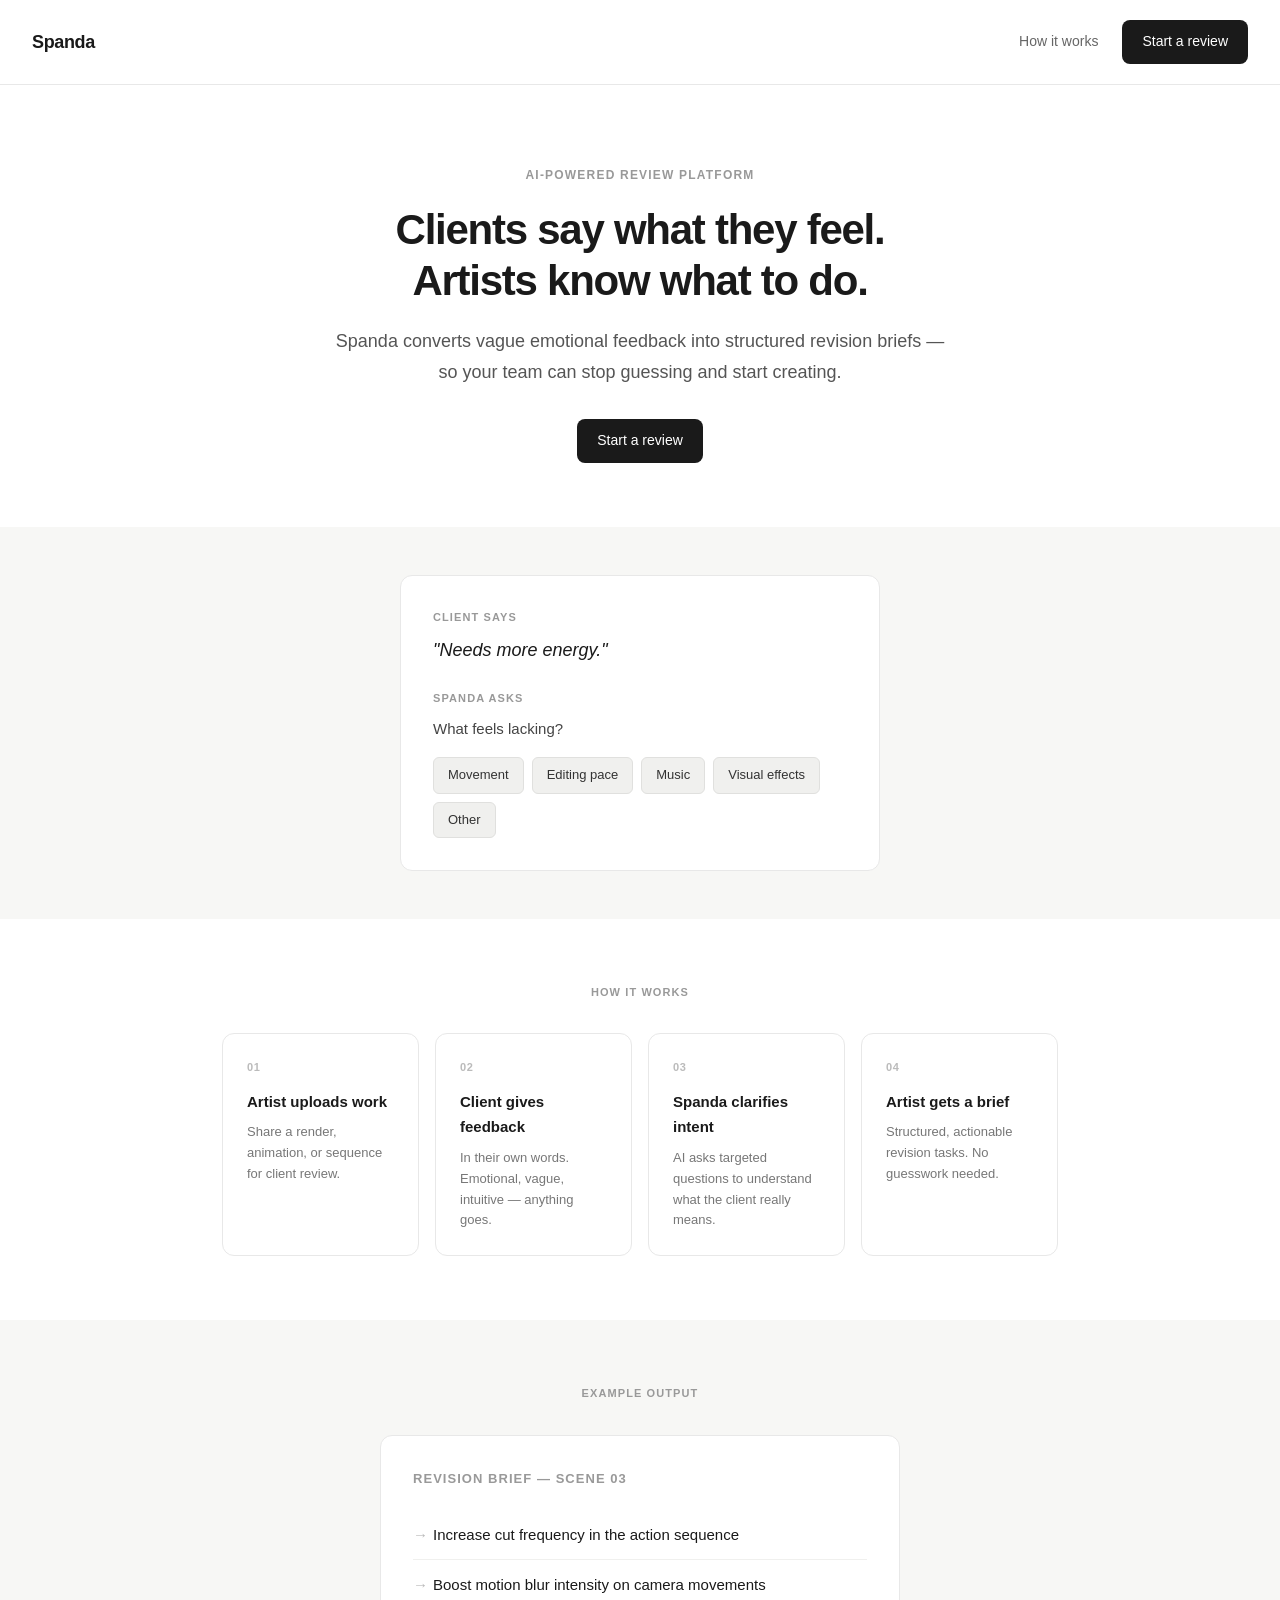
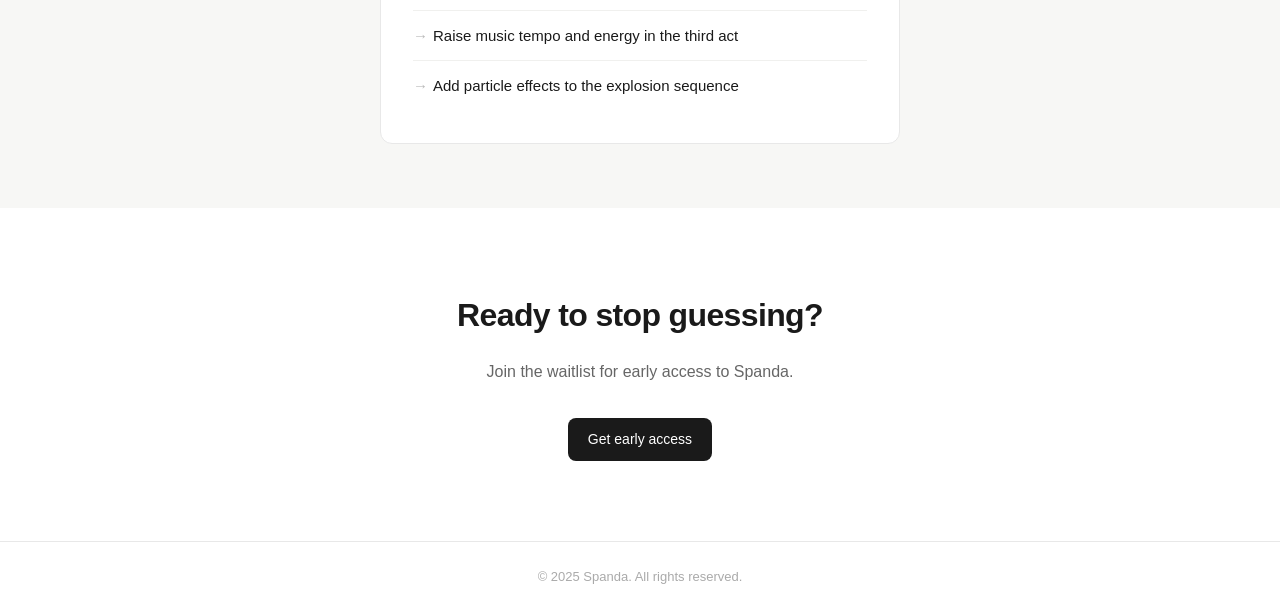
==== index.html @ 0f5c9bb6 "fix folder structure" ====
<!DOCTYPE html>
<html lang="en">

<head>
  <meta charset="UTF-8">
  <meta name="viewport" content="width=device-width, initial-scale=1.0">
  <title>Spanda — AI-powered review platform</title>
  <link rel="stylesheet" href="style.css">
</head>

<body>

  <!-- HEADER -->
  <header class="site-header">
    <div class="logo">Spanda</div>
    <nav>
      <a href="#how" class="nav-link">How it works</a>
      <a href="upload.html" class="btn-primary">Start a review</a>
    </nav>
  </header>


  <!-- HERO -->
  <section class="hero">
    <p class="hero-label">AI-powered review platform</p>
    <h1 class="hero-title">Clients say what they feel.<br>Artists know what to do.</h1>
    <p class="hero-subtitle">
      Spanda converts vague emotional feedback into structured revision briefs —
      so your team can stop guessing and start creating.
    </p>
    <a href="upload.html" class="btn-primary">Start a review</a>
  </section>


  <!-- DEMO -->
  <section class="demo-section">
    <div class="demo-box">
      <p class="demo-label">Client says</p>
      <p class="demo-quote">"Needs more energy."</p>
      <p class="demo-label">Spanda asks</p>
      <p class="demo-question">What feels lacking?</p>
      <div class="tag-group">
        <span class="tag">Movement</span>
        <span class="tag">Editing pace</span>
        <span class="tag">Music</span>
        <span class="tag">Visual effects</span>
        <span class="tag">Other</span>
      </div>
    </div>
  </section>


  <!-- HOW IT WORKS -->
  <section class="how-section" id="how">
    <p class="section-label">How it works</p>
    <div class="steps-grid">

      <div class="step-card">
        <span class="step-num">01</span>
        <h3 class="step-title">Artist uploads work</h3>
        <p class="step-desc">Share a render, animation, or sequence for client review.</p>
      </div>

      <div class="step-card">
        <span class="step-num">02</span>
        <h3 class="step-title">Client gives feedback</h3>
        <p class="step-desc">In their own words. Emotional, vague, intuitive — anything goes.</p>
      </div>

      <div class="step-card">
        <span class="step-num">03</span>
        <h3 class="step-title">Spanda clarifies intent</h3>
        <p class="step-desc">AI asks targeted questions to understand what the client really means.</p>
      </div>

      <div class="step-card">
        <span class="step-num">04</span>
        <h3 class="step-title">Artist gets a brief</h3>
        <p class="step-desc">Structured, actionable revision tasks. No guesswork needed.</p>
      </div>

    </div>
  </section>


  <!-- REVISION BRIEF EXAMPLE -->
  <section class="brief-section">
    <p class="section-label">Example output</p>
    <div class="brief-card">
      <p class="brief-title">Revision Brief — Scene 03</p>
      <ul class="brief-list">
        <li>Increase cut frequency in the action sequence</li>
        <li>Boost motion blur intensity on camera movements</li>
        <li>Raise music tempo and energy in the third act</li>
        <li>Add particle effects to the explosion sequence</li>
      </ul>
    </div>
  </section>


  <!-- CTA -->
  <section class="cta-section">
    <h2 class="cta-title">Ready to stop guessing?</h2>
    <p class="cta-subtitle">Join the waitlist for early access to Spanda.</p>
    <a href="upload.html" class="btn-primary">Get early access</a>
  </section>


  <!-- FOOTER -->
  <footer class="site-footer">
    <p>© 2025 Spanda. All rights reserved.</p>
  </footer>

</body>

</html>
---- style.css ----
/* ============================================================
   RESET & BASE
   Browsers add their own default styles. This removes them
   so we start from a clean, consistent slate.
   ============================================================ */

* {
  margin: 0;
  padding: 0;
  box-sizing: border-box;
}

body {
  font-family: -apple-system, BlinkMacSystemFont, "Segoe UI", sans-serif;
  font-size: 16px;
  line-height: 1.7;
  color: #1a1a1a;
  background-color: #ffffff;
}

a {
  text-decoration: none;
  color: inherit;
}


/* ============================================================
   HEADER
   ============================================================ */

.site-header {
  display: flex;
  justify-content: space-between;
  align-items: center;
  padding: 1.25rem 2rem;
  border-bottom: 1px solid #e8e8e8;
}

.logo {
  font-size: 18px;
  font-weight: 600;
  letter-spacing: -0.02em;
  color: #1a1a1a;
}

nav {
  display: flex;
  align-items: center;
  gap: 1.5rem;
}

.nav-link {
  font-size: 14px;
  color: #666;
}

.nav-link:hover {
  color: #1a1a1a;
}


/* ============================================================
   BUTTONS
   ============================================================ */

.btn-primary {
  display: inline-block;
  background-color: #1a1a1a;
  color: #ffffff;
  font-size: 14px;
  font-weight: 500;
  padding: 10px 20px;
  border-radius: 8px;
  cursor: pointer;
}

.btn-primary:hover {
  background-color: #333;
}


/* ============================================================
   HERO
   ============================================================ */

.hero {
  text-align: center;
  padding: 5rem 2rem 4rem;
  max-width: 680px;
  margin: 0 auto;
}

.hero-label {
  font-size: 12px;
  font-weight: 600;
  letter-spacing: 0.1em;
  text-transform: uppercase;
  color: #999;
  margin-bottom: 1.25rem;
}

.hero-title {
  font-size: 42px;
  font-weight: 700;
  line-height: 1.2;
  letter-spacing: -0.03em;
  color: #1a1a1a;
  margin-bottom: 1.25rem;
}

.hero-subtitle {
  font-size: 18px;
  color: #555;
  line-height: 1.7;
  margin-bottom: 2rem;
}


/* ============================================================
   DEMO BOX
   ============================================================ */

.demo-section {
  background-color: #f7f7f5;
  padding: 3rem 2rem;
  display: flex;
  justify-content: center;
}

.demo-box {
  background: #ffffff;
  border: 1px solid #e8e8e8;
  border-radius: 12px;
  padding: 2rem;
  max-width: 480px;
  width: 100%;
}

.demo-label {
  font-size: 11px;
  font-weight: 600;
  letter-spacing: 0.1em;
  text-transform: uppercase;
  color: #999;
  margin-bottom: 0.5rem;
}

.demo-quote {
  font-size: 18px;
  color: #1a1a1a;
  font-style: italic;
  margin-bottom: 1.5rem;
}

.demo-question {
  font-size: 15px;
  color: #444;
  margin-bottom: 1rem;
}

.tag-group {
  display: flex;
  flex-wrap: wrap;
  gap: 8px;
}

.tag {
  background: #f0f0ee;
  border: 1px solid #e0e0de;
  border-radius: 6px;
  padding: 6px 14px;
  font-size: 13px;
  color: #333;
  cursor: pointer;
}

.tag:hover {
  background: #e8e8e6;
}


/* ============================================================
   HOW IT WORKS
   ============================================================ */

.how-section {
  padding: 4rem 2rem;
  max-width: 900px;
  margin: 0 auto;
}

.section-label {
  font-size: 11px;
  font-weight: 600;
  letter-spacing: 0.1em;
  text-transform: uppercase;
  color: #999;
  margin-bottom: 2rem;
  text-align: center;
}

.steps-grid {
  display: grid;
  grid-template-columns: repeat(4, 1fr);
  gap: 1rem;
}

.step-card {
  background: #ffffff;
  border: 1px solid #e8e8e8;
  border-radius: 12px;
  padding: 1.5rem;
}

.step-num {
  display: block;
  font-size: 11px;
  font-weight: 600;
  color: #bbb;
  letter-spacing: 0.05em;
  margin-bottom: 0.75rem;
}

.step-title {
  font-size: 15px;
  font-weight: 600;
  color: #1a1a1a;
  margin-bottom: 0.5rem;
}

.step-desc {
  font-size: 13px;
  color: #777;
  line-height: 1.6;
}


/* ============================================================
   REVISION BRIEF
   ============================================================ */

.brief-section {
  background: #f7f7f5;
  padding: 4rem 2rem;
  display: flex;
  flex-direction: column;
  align-items: center;
}

.brief-card {
  background: #ffffff;
  border: 1px solid #e8e8e8;
  border-radius: 12px;
  padding: 2rem;
  max-width: 520px;
  width: 100%;
}

.brief-title {
  font-size: 13px;
  font-weight: 600;
  color: #999;
  text-transform: uppercase;
  letter-spacing: 0.08em;
  margin-bottom: 1.25rem;
}

.brief-list {
  list-style: none;
  padding: 0;
}

.brief-list li {
  font-size: 15px;
  color: #1a1a1a;
  padding: 0.75rem 0;
  padding-left: 1.25rem;
  border-bottom: 1px solid #f0f0ee;
  position: relative;
}

.brief-list li::before {
  content: "→";
  position: absolute;
  left: 0;
  color: #bbb;
}

.brief-list li:last-child {
  border-bottom: none;
}


/* ============================================================
   CTA
   ============================================================ */

.cta-section {
  text-align: center;
  padding: 5rem 2rem;
  max-width: 560px;
  margin: 0 auto;
}

.cta-title {
  font-size: 32px;
  font-weight: 700;
  letter-spacing: -0.02em;
  color: #1a1a1a;
  margin-bottom: 1rem;
}

.cta-subtitle {
  font-size: 16px;
  color: #666;
  margin-bottom: 2rem;
}


/* ============================================================
   FOOTER
   ============================================================ */

.site-footer {
  border-top: 1px solid #e8e8e8;
  padding: 1.5rem 2rem;
  text-align: center;
  font-size: 13px;
  color: #aaa;
}
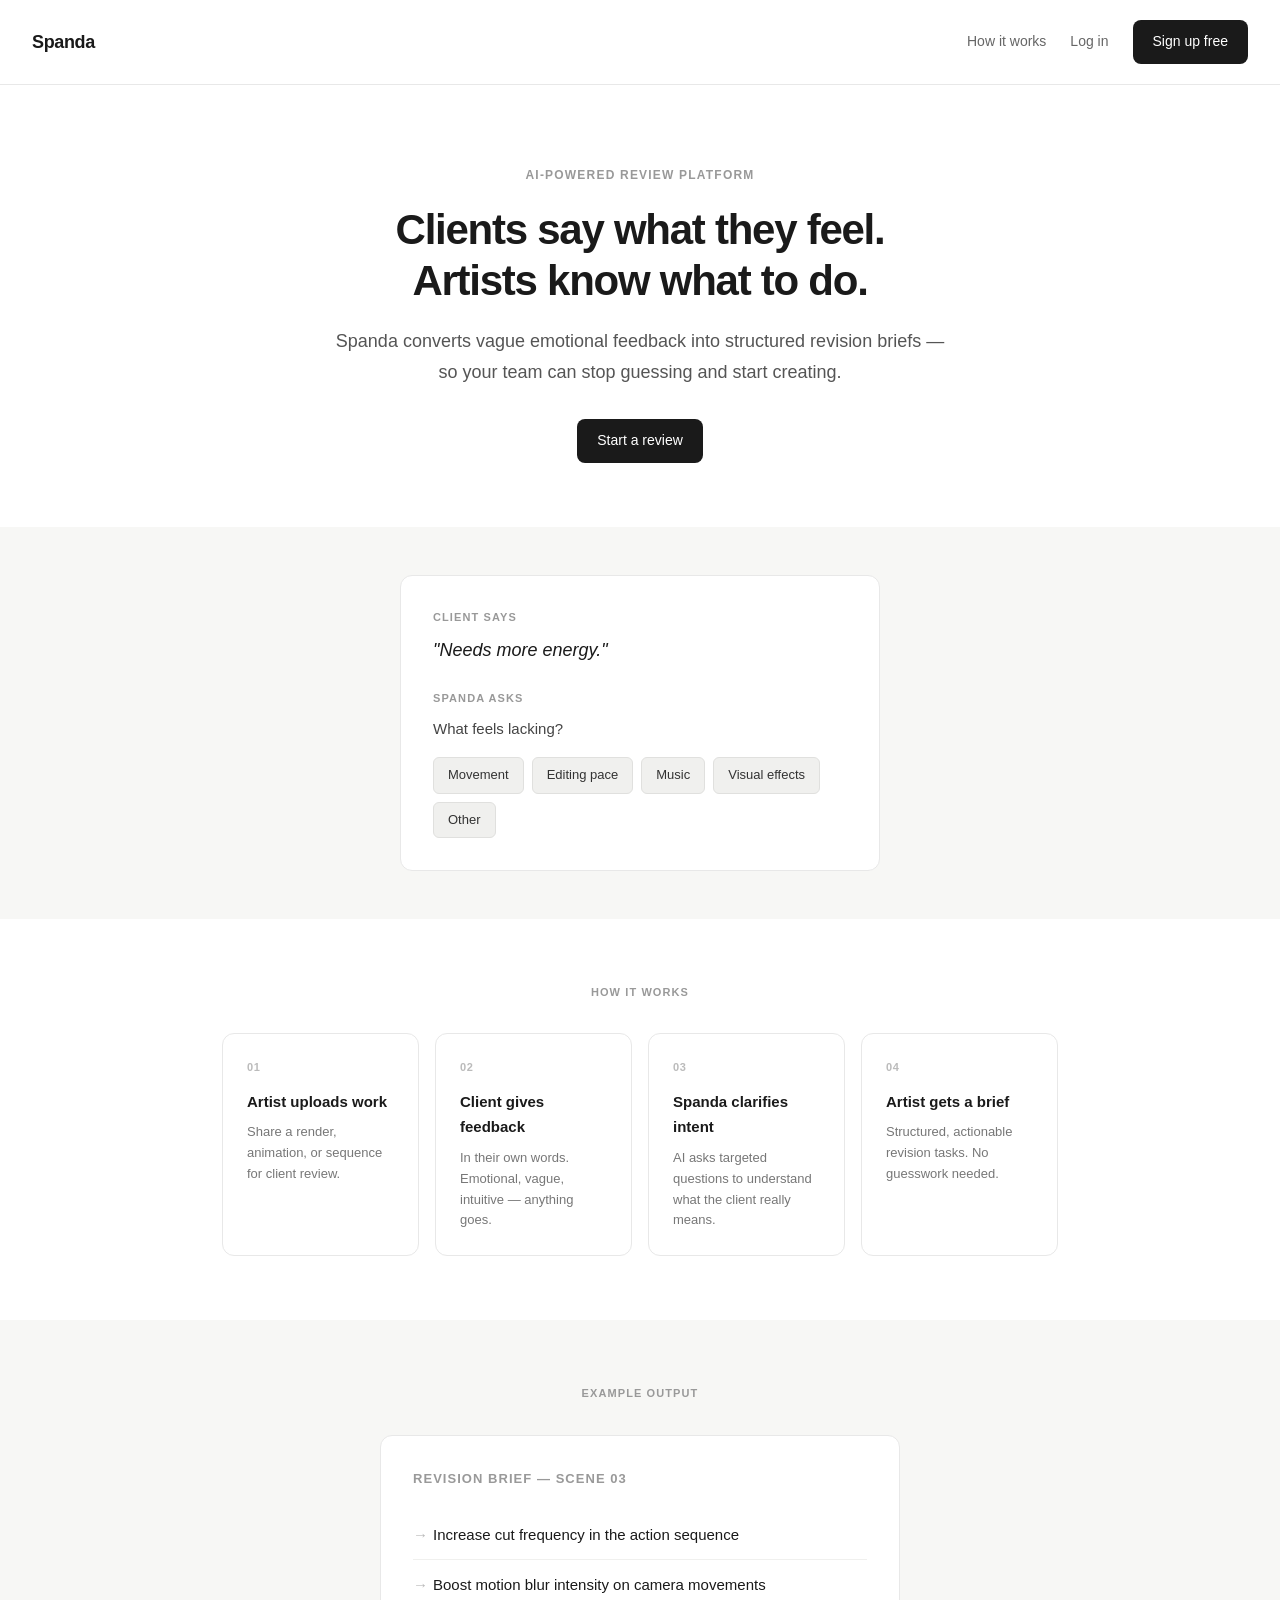
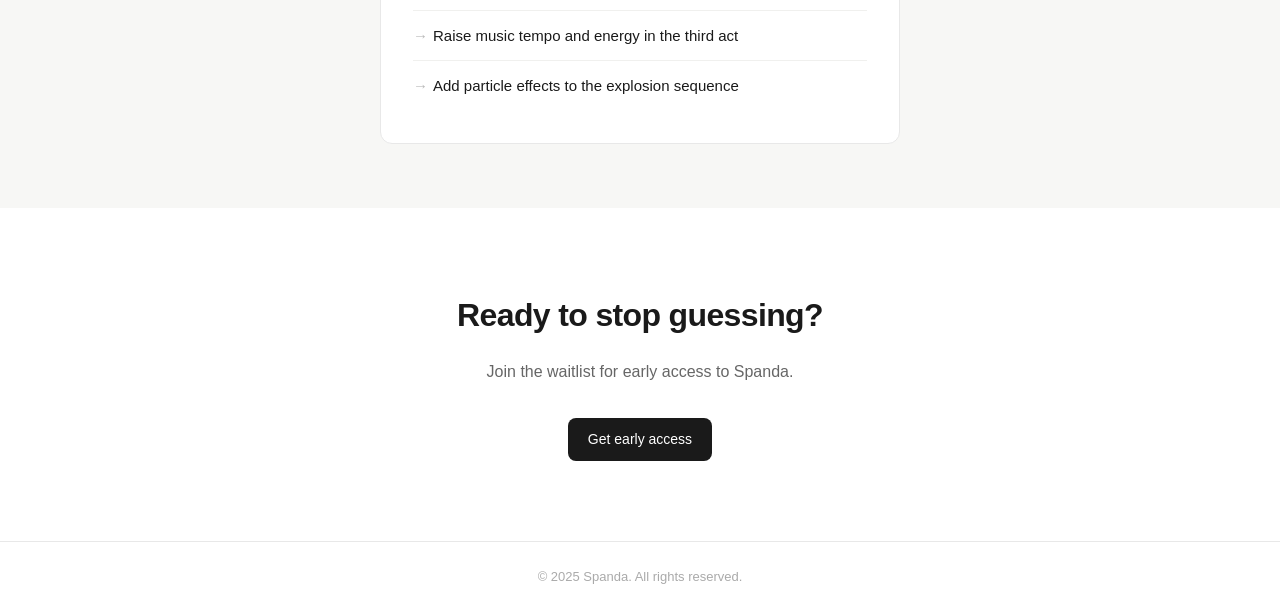
==== commit d4c215a2: "add auth pages" ====
--- a/index.html
+++ b/index.html
@@ -13,10 +13,11 @@
   <!-- HEADER -->
   <header class="site-header">
     <div class="logo">Spanda</div>
-    <nav>
-      <a href="#how" class="nav-link">How it works</a>
-      <a href="upload.html" class="btn-primary">Start a review</a>
-    </nav>
+   <nav>
+  <a href="#how" class="nav-link">How it works</a>
+  <a href="login.html" class="nav-link">Log in</a>
+  <a href="signup.html" class="btn-primary">Sign up free</a>
+</nav>
   </header>
 
 
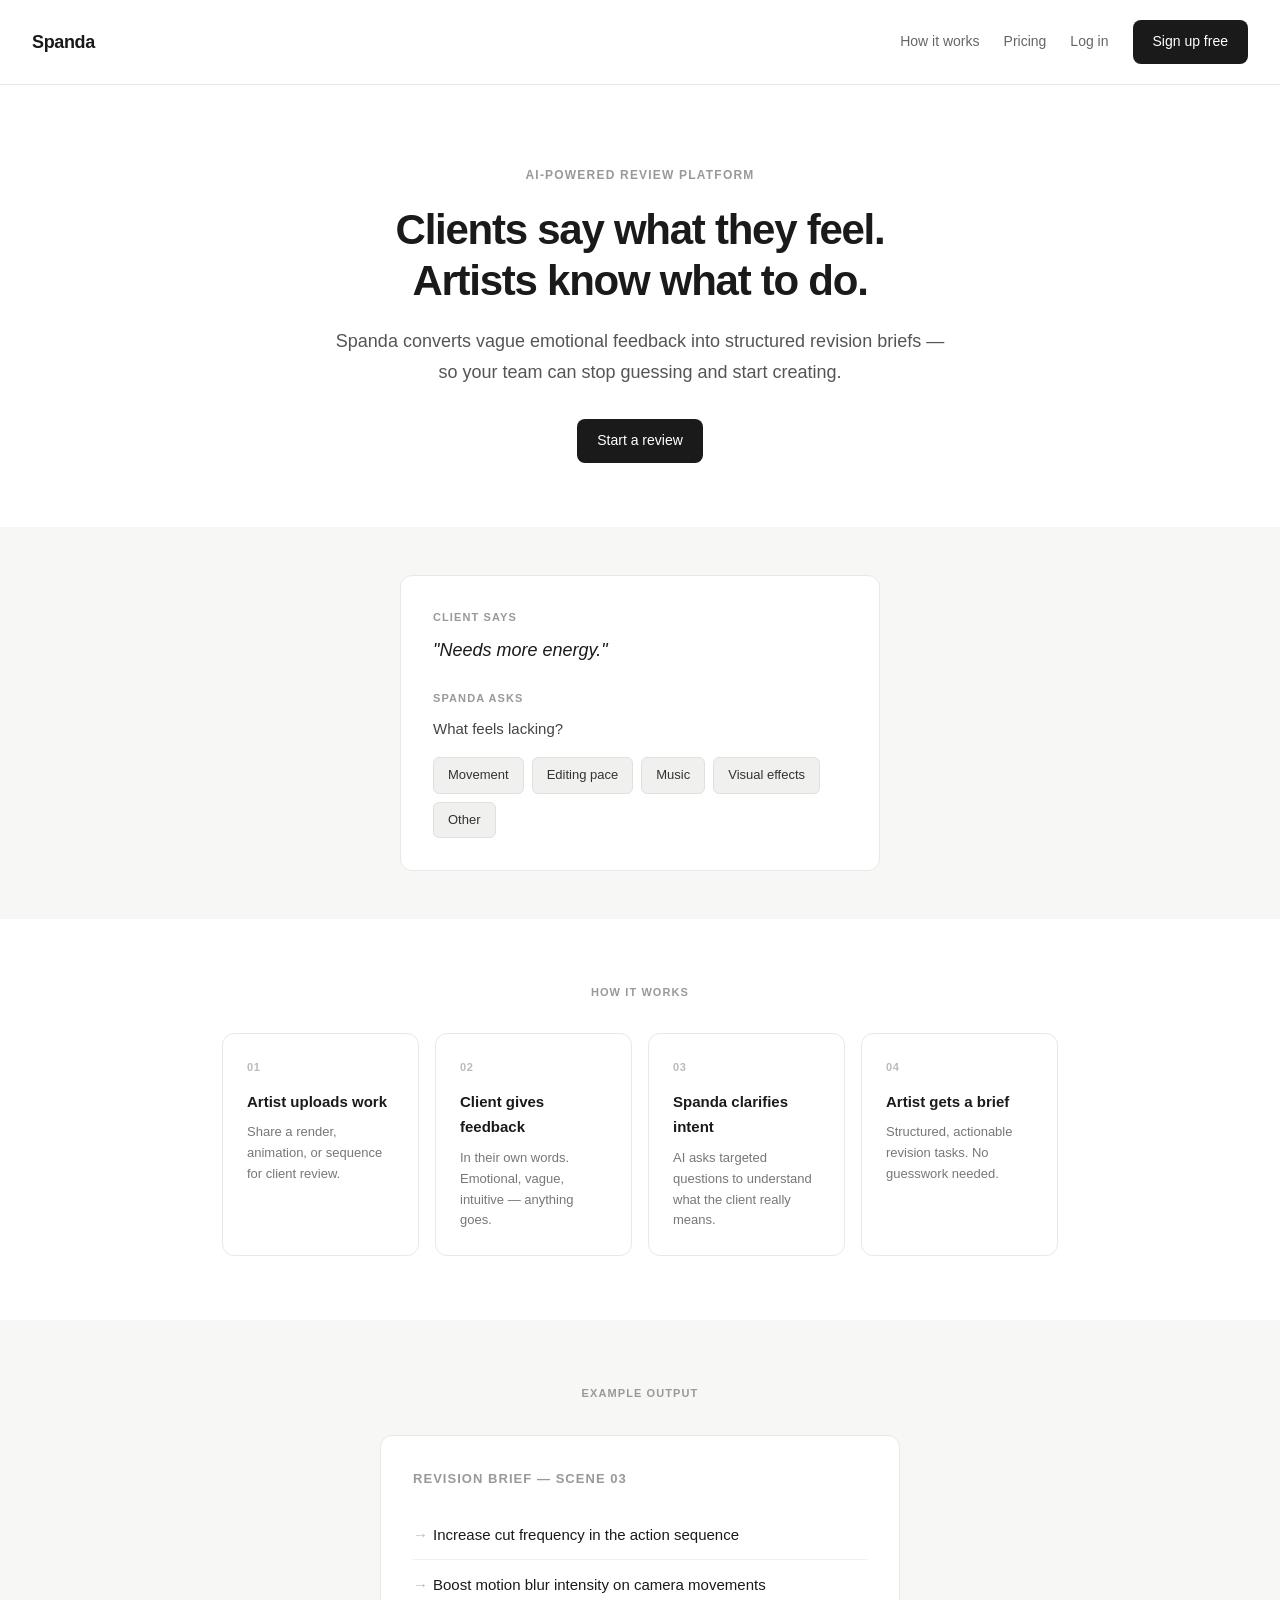
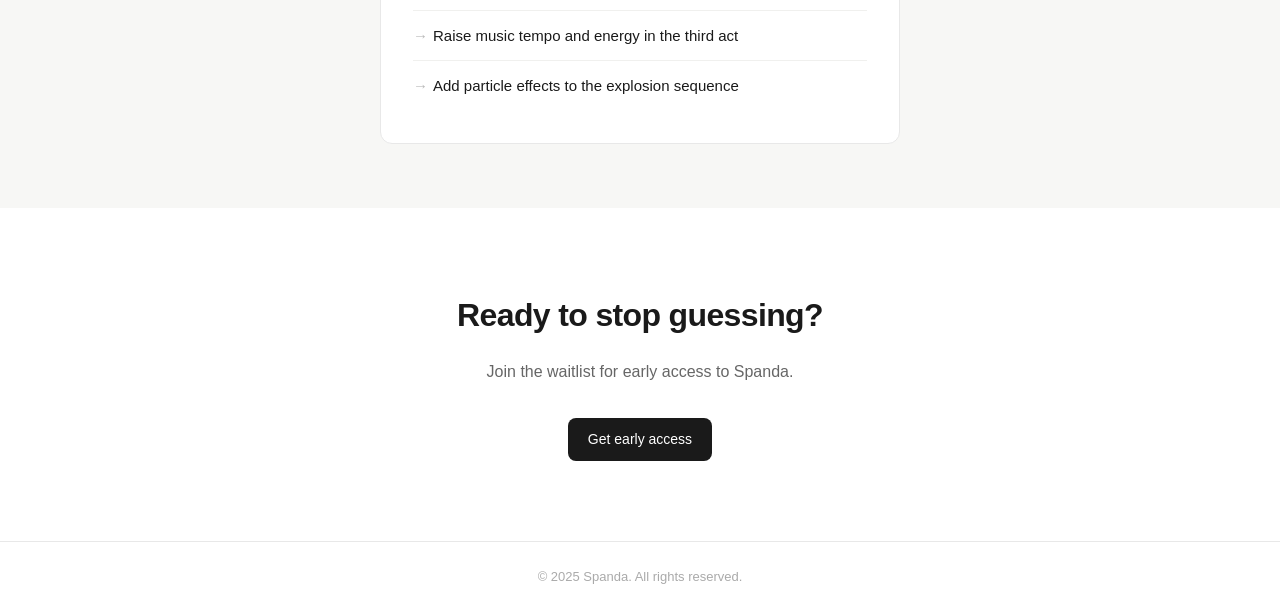
==== commit 1ec56910: "add pricing page" ====
--- a/index.html
+++ b/index.html
@@ -15,6 +15,7 @@
     <div class="logo">Spanda</div>
    <nav>
   <a href="#how" class="nav-link">How it works</a>
+  <a href="pricing.html" class="nav-link">Pricing</a>
   <a href="login.html" class="nav-link">Log in</a>
   <a href="signup.html" class="btn-primary">Sign up free</a>
 </nav>
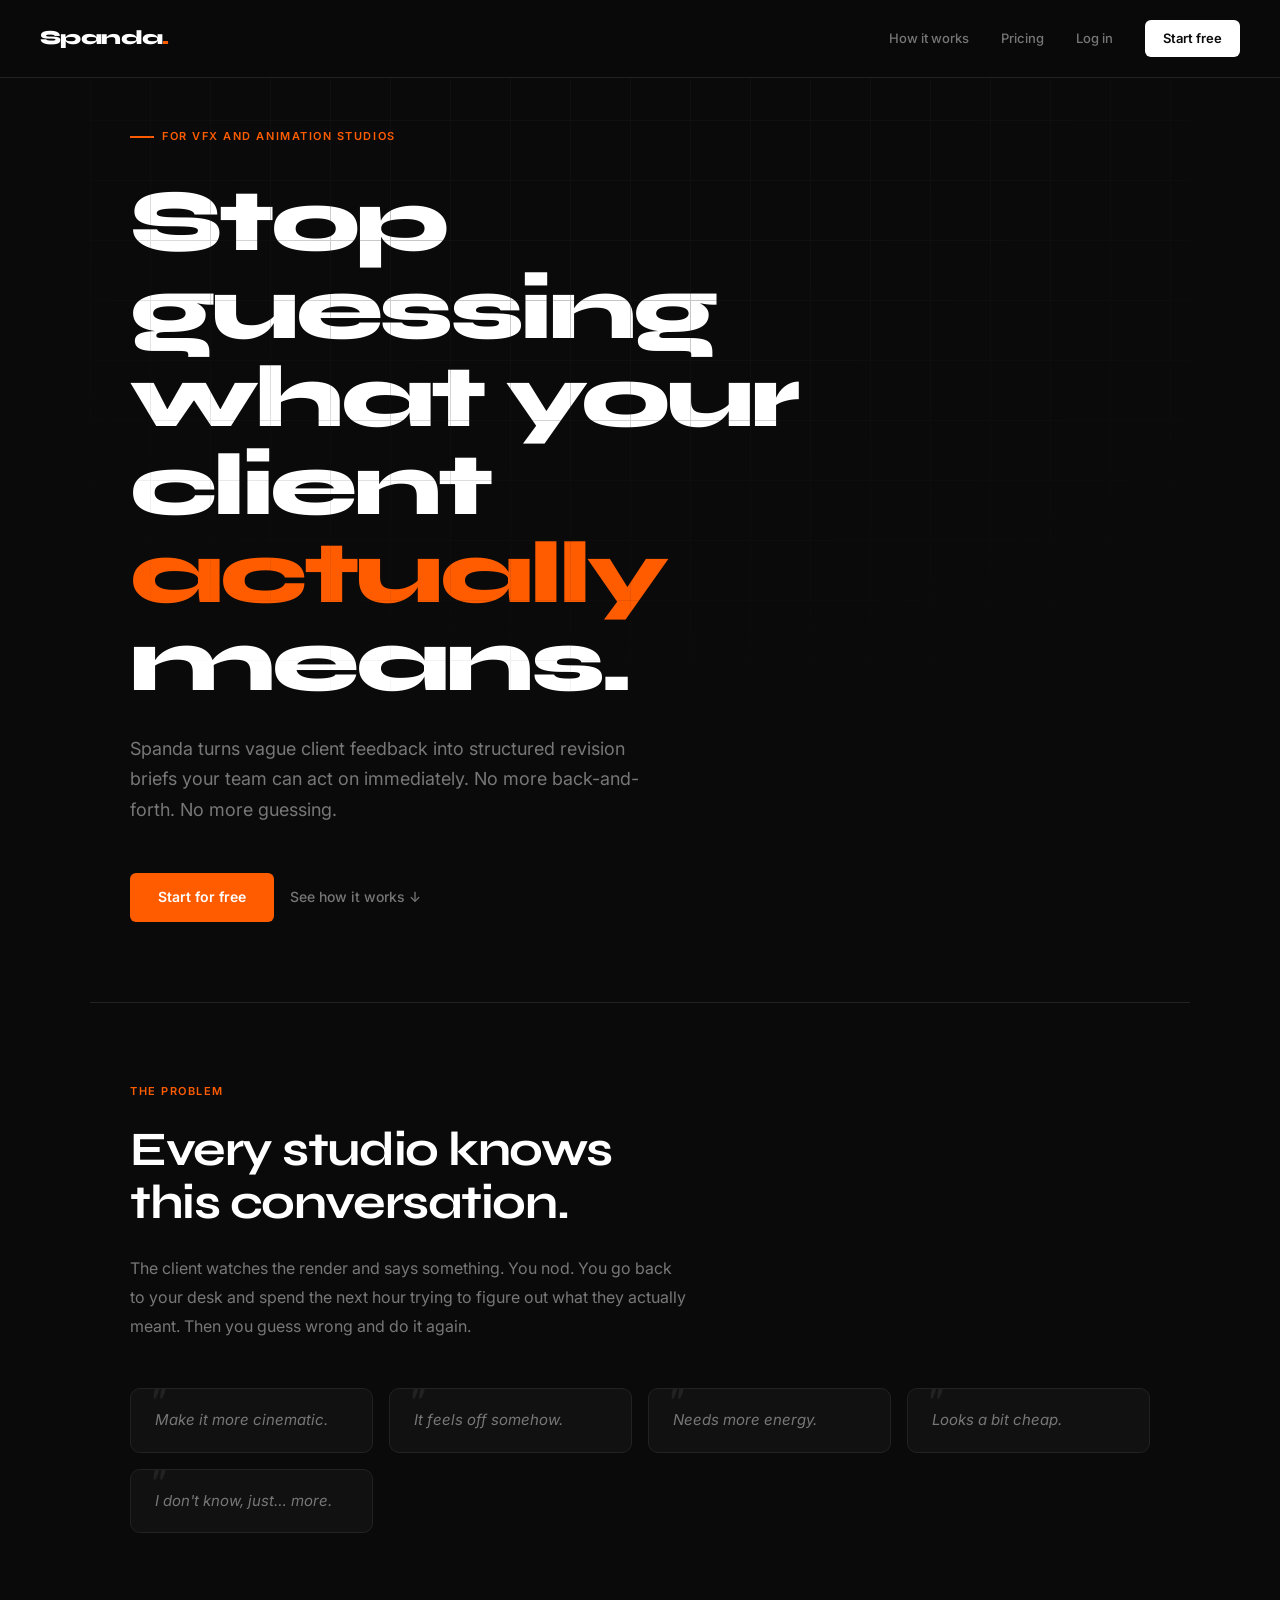
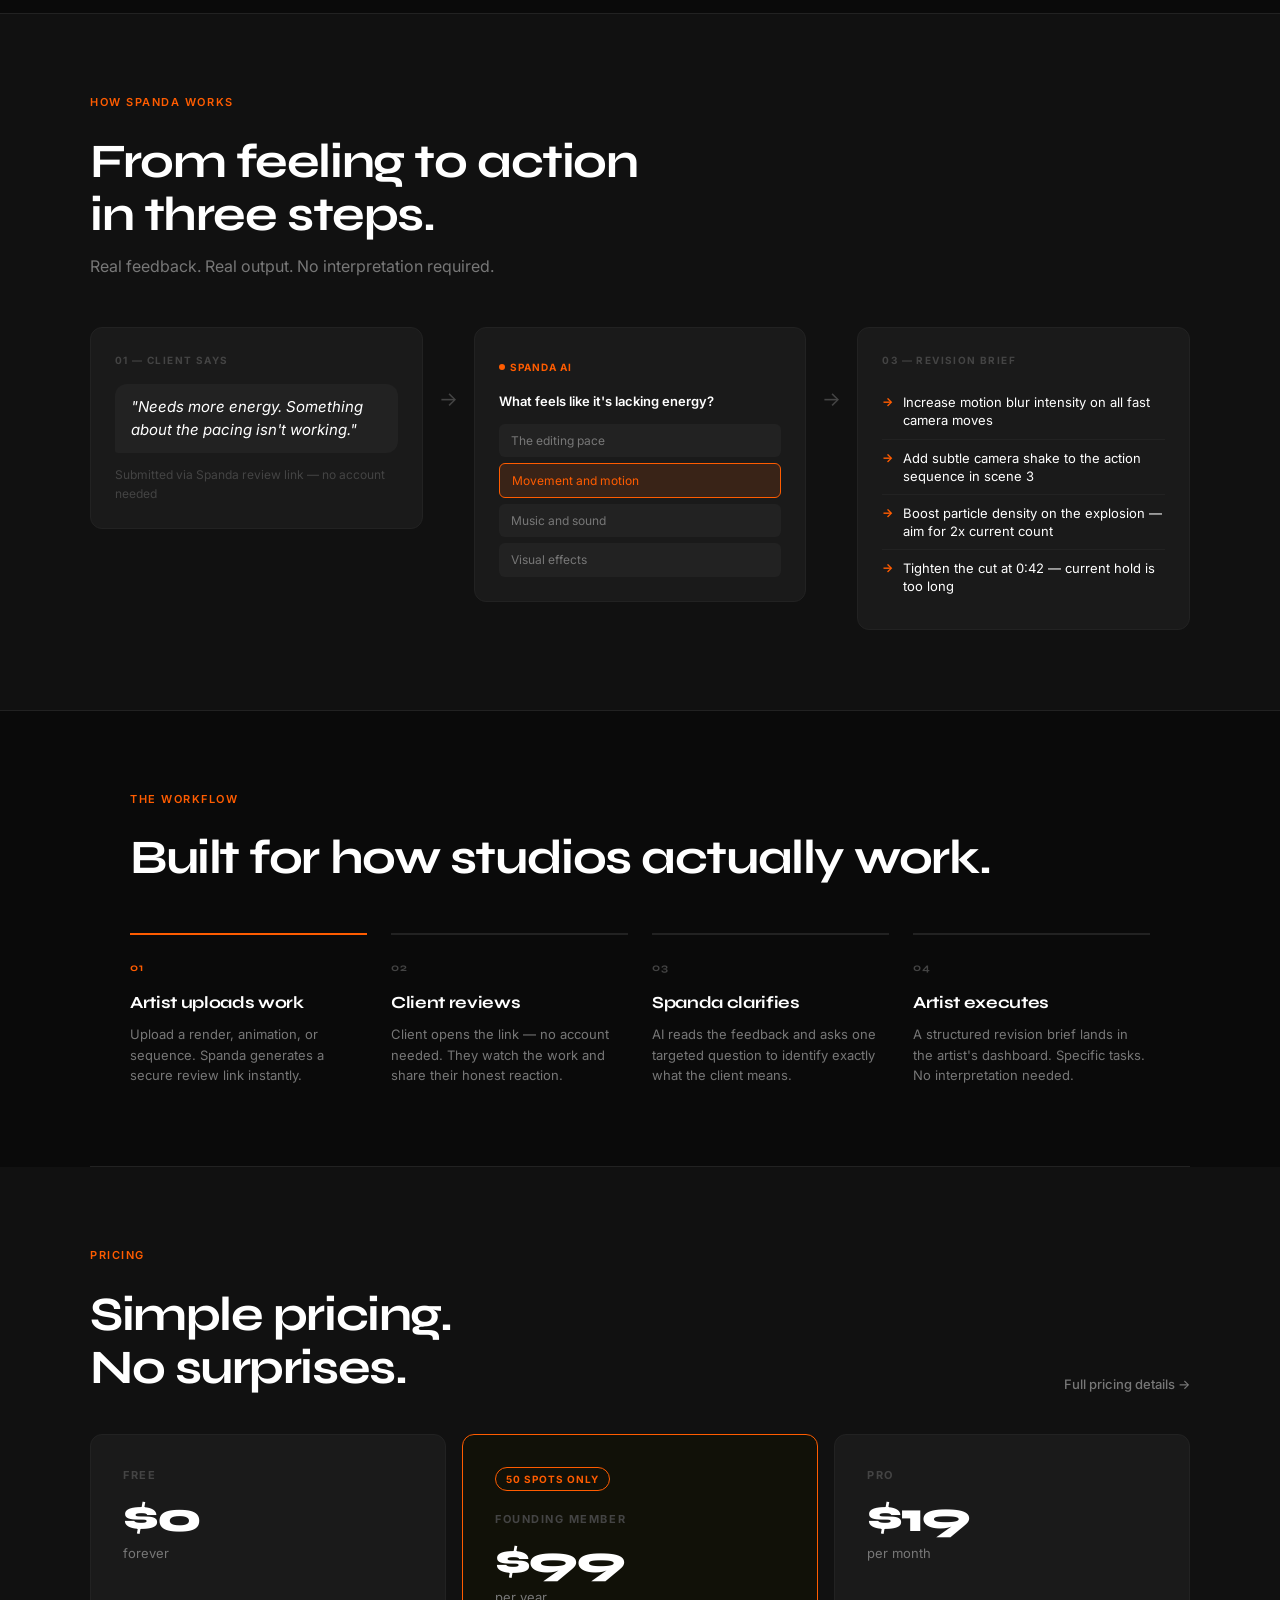
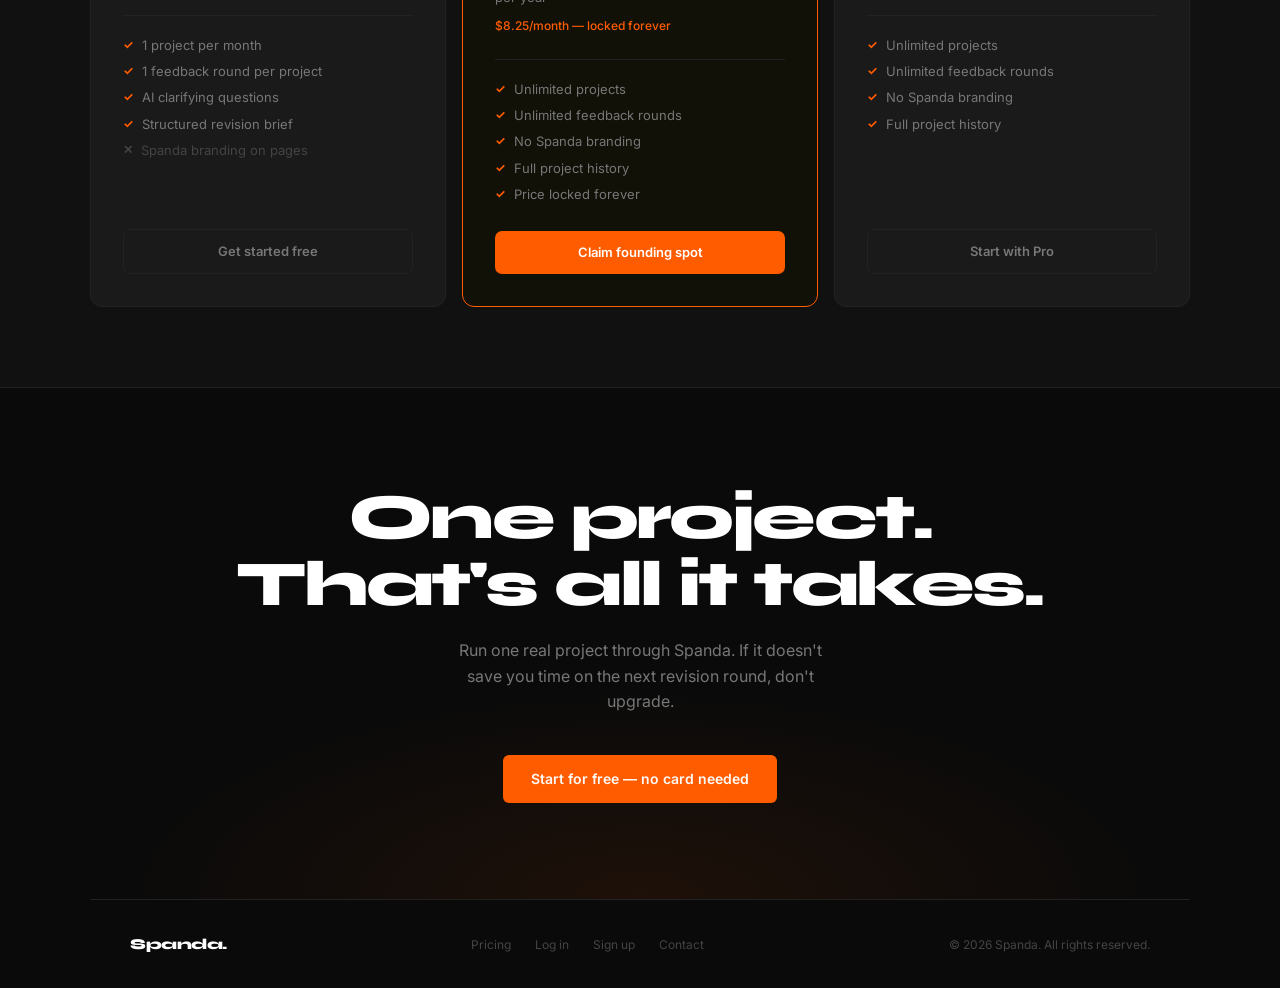
==== commit dcf1b47c: "new homepage — dark theme" ====
--- a/index.html
+++ b/index.html
@@ -4,115 +4,968 @@
 <head>
   <meta charset="UTF-8">
   <meta name="viewport" content="width=device-width, initial-scale=1.0">
-  <title>Spanda — AI-powered review platform</title>
-  <link rel="stylesheet" href="style.css">
+  <title>Spanda — Stop guessing what your client means</title>
+  <link rel="preconnect" href="https://fonts.googleapis.com">
+  <link rel="preconnect" href="https://fonts.gstatic.com" crossorigin>
+  <link href="https://fonts.googleapis.com/css2?family=Syne:wght@400;600;700;800&family=Inter:wght@300;400;500;600&display=swap" rel="stylesheet">
+  <style>
+
+    /* ── RESET ─────────────────────────────────────────── */
+    *, *::before, *::after { margin: 0; padding: 0; box-sizing: border-box; }
+    html { scroll-behavior: smooth; }
+
+    /* ── TOKENS ────────────────────────────────────────── */
+    :root {
+      --bg:        #0A0A0A;
+      --surface:   #111111;
+      --elevated:  #1A1A1A;
+      --border:    #222222;
+      --accent:    #FF5C00;
+      --accent-dim:#FF5C0022;
+      --text:      #FFFFFF;
+      --muted:     #777777;
+      --subtle:    #444444;
+    }
+
+    /* ── BASE ──────────────────────────────────────────── */
+    body {
+      font-family: 'Inter', sans-serif;
+      background: var(--bg);
+      color: var(--text);
+      font-size: 16px;
+      line-height: 1.6;
+      -webkit-font-smoothing: antialiased;
+    }
+
+    a { color: inherit; text-decoration: none; }
+
+    /* ── HEADER ────────────────────────────────────────── */
+    .header {
+      position: fixed;
+      top: 0; left: 0; right: 0;
+      z-index: 100;
+      display: flex;
+      justify-content: space-between;
+      align-items: center;
+      padding: 1.25rem 2.5rem;
+      background: rgba(10,10,10,0.85);
+      backdrop-filter: blur(12px);
+      -webkit-backdrop-filter: blur(12px);
+      border-bottom: 1px solid var(--border);
+    }
+
+    .header-logo {
+      font-family: 'Syne', sans-serif;
+      font-size: 20px;
+      font-weight: 800;
+      letter-spacing: -0.03em;
+      color: var(--text);
+    }
+
+    .header-logo span { color: var(--accent); }
+
+    .header-nav {
+      display: flex;
+      align-items: center;
+      gap: 2rem;
+    }
+
+    .nav-link {
+      font-size: 13px;
+      font-weight: 500;
+      color: var(--muted);
+      transition: color 0.15s;
+    }
+
+    .nav-link:hover { color: var(--text); }
+
+    .nav-cta {
+      font-size: 13px;
+      font-weight: 600;
+      color: var(--bg);
+      background: var(--text);
+      padding: 8px 18px;
+      border-radius: 6px;
+      transition: opacity 0.15s;
+    }
+
+    .nav-cta:hover { opacity: 0.85; }
+
+    /* ── HERO ──────────────────────────────────────────── */
+    .hero {
+      min-height: 100vh;
+      display: flex;
+      flex-direction: column;
+      justify-content: center;
+      align-items: flex-start;
+      padding: 8rem 2.5rem 5rem;
+      max-width: 1100px;
+      margin: 0 auto;
+      position: relative;
+    }
+
+    .hero-eyebrow {
+      display: inline-flex;
+      align-items: center;
+      gap: 8px;
+      font-size: 11px;
+      font-weight: 600;
+      letter-spacing: 0.14em;
+      text-transform: uppercase;
+      color: var(--accent);
+      margin-bottom: 2rem;
+    }
+
+    .hero-eyebrow::before {
+      content: '';
+      display: block;
+      width: 24px;
+      height: 1.5px;
+      background: var(--accent);
+    }
+
+    .hero-title {
+      font-family: 'Syne', sans-serif;
+      font-size: clamp(44px, 7vw, 88px);
+      font-weight: 800;
+      line-height: 1.0;
+      letter-spacing: -0.04em;
+      color: var(--text);
+      margin-bottom: 1.75rem;
+      max-width: 800px;
+    }
+
+    .hero-title em {
+      font-style: normal;
+      color: var(--accent);
+    }
+
+    .hero-sub {
+      font-size: 18px;
+      font-weight: 400;
+      color: var(--muted);
+      line-height: 1.7;
+      max-width: 520px;
+      margin-bottom: 3rem;
+    }
+
+    .hero-actions {
+      display: flex;
+      align-items: center;
+      gap: 1rem;
+      flex-wrap: wrap;
+    }
+
+    .btn-primary {
+      display: inline-block;
+      background: var(--accent);
+      color: #fff;
+      font-size: 14px;
+      font-weight: 600;
+      padding: 13px 28px;
+      border-radius: 6px;
+      transition: opacity 0.15s;
+      border: none;
+      cursor: pointer;
+      font-family: inherit;
+    }
+
+    .btn-primary:hover { opacity: 0.88; }
+
+    .btn-ghost {
+      display: inline-flex;
+      align-items: center;
+      gap: 6px;
+      font-size: 14px;
+      font-weight: 500;
+      color: var(--muted);
+      padding: 13px 0;
+      transition: color 0.15s;
+    }
+
+    .btn-ghost:hover { color: var(--text); }
+
+    .hero-grid {
+      position: absolute;
+      inset: 0;
+      background-image:
+        linear-gradient(var(--border) 1px, transparent 1px),
+        linear-gradient(90deg, var(--border) 1px, transparent 1px);
+      background-size: 60px 60px;
+      opacity: 0.25;
+      pointer-events: none;
+      mask-image: radial-gradient(ellipse 80% 80% at 50% 0%, black 40%, transparent 100%);
+      -webkit-mask-image: radial-gradient(ellipse 80% 80% at 50% 0%, black 40%, transparent 100%);
+    }
+
+    /* ── PAIN SECTION ──────────────────────────────────── */
+    .pain {
+      padding: 5rem 2.5rem;
+      max-width: 1100px;
+      margin: 0 auto;
+      border-top: 1px solid var(--border);
+    }
+
+    .section-label {
+      font-size: 11px;
+      font-weight: 600;
+      letter-spacing: 0.14em;
+      text-transform: uppercase;
+      color: var(--accent);
+      margin-bottom: 1.5rem;
+    }
+
+    .pain-title {
+      font-family: 'Syne', sans-serif;
+      font-size: clamp(28px, 4vw, 48px);
+      font-weight: 700;
+      letter-spacing: -0.03em;
+      color: var(--text);
+      line-height: 1.1;
+      margin-bottom: 1.5rem;
+      max-width: 640px;
+    }
+
+    .pain-body {
+      font-size: 16px;
+      color: var(--muted);
+      line-height: 1.8;
+      max-width: 560px;
+      margin-bottom: 3rem;
+    }
+
+    .pain-quotes {
+      display: grid;
+      grid-template-columns: repeat(auto-fit, minmax(200px, 1fr));
+      gap: 1rem;
+    }
+
+    .pain-quote {
+      background: var(--surface);
+      border: 1px solid var(--border);
+      border-radius: 10px;
+      padding: 1.25rem 1.5rem;
+      font-size: 15px;
+      color: var(--muted);
+      font-style: italic;
+      line-height: 1.5;
+      position: relative;
+    }
+
+    .pain-quote::before {
+      content: '"';
+      font-family: 'Syne', sans-serif;
+      font-size: 48px;
+      color: var(--border);
+      position: absolute;
+      top: -8px;
+      left: 14px;
+      line-height: 1;
+    }
+
+    /* ── DEMO SECTION ──────────────────────────────────── */
+    .demo {
+      padding: 5rem 2.5rem;
+      border-top: 1px solid var(--border);
+      border-bottom: 1px solid var(--border);
+      background: var(--surface);
+    }
+
+    .demo-inner {
+      max-width: 1100px;
+      margin: 0 auto;
+    }
+
+    .demo-header {
+      margin-bottom: 3rem;
+    }
+
+    .demo-title {
+      font-family: 'Syne', sans-serif;
+      font-size: clamp(28px, 4vw, 48px);
+      font-weight: 700;
+      letter-spacing: -0.03em;
+      color: var(--text);
+      line-height: 1.1;
+      margin-bottom: 0.75rem;
+    }
+
+    .demo-sub {
+      font-size: 16px;
+      color: var(--muted);
+    }
+
+    .demo-flow {
+      display: grid;
+      grid-template-columns: 1fr auto 1fr auto 1fr;
+      gap: 0;
+      align-items: start;
+    }
+
+    .demo-card {
+      background: var(--elevated);
+      border: 1px solid var(--border);
+      border-radius: 12px;
+      padding: 1.5rem;
+    }
+
+    .demo-card-label {
+      font-size: 10px;
+      font-weight: 700;
+      letter-spacing: 0.14em;
+      text-transform: uppercase;
+      color: var(--subtle);
+      margin-bottom: 1rem;
+    }
+
+    .demo-arrow {
+      display: flex;
+      align-items: center;
+      justify-content: center;
+      padding: 0 1rem;
+      padding-top: 3.5rem;
+      color: var(--subtle);
+      font-size: 20px;
+    }
+
+    .client-bubble {
+      background: var(--border);
+      border-radius: 12px 12px 12px 3px;
+      padding: 12px 16px;
+      font-size: 15px;
+      color: var(--text);
+      font-style: italic;
+      margin-bottom: 0.75rem;
+      line-height: 1.5;
+    }
+
+    .client-meta {
+      font-size: 12px;
+      color: var(--subtle);
+    }
+
+    .spanda-badge {
+      display: inline-flex;
+      align-items: center;
+      gap: 5px;
+      font-size: 10px;
+      font-weight: 700;
+      letter-spacing: 0.1em;
+      text-transform: uppercase;
+      color: var(--accent);
+      margin-bottom: 1rem;
+    }
+
+    .spanda-badge::before {
+      content: '';
+      width: 6px;
+      height: 6px;
+      border-radius: 50%;
+      background: var(--accent);
+    }
+
+    .spanda-question {
+      font-size: 13px;
+      font-weight: 600;
+      color: var(--text);
+      margin-bottom: 0.75rem;
+    }
+
+    .spanda-options {
+      display: flex;
+      flex-direction: column;
+      gap: 6px;
+    }
+
+    .spanda-option {
+      background: var(--border);
+      border-radius: 6px;
+      padding: 7px 12px;
+      font-size: 12px;
+      color: var(--muted);
+    }
+
+    .spanda-option.selected {
+      background: var(--accent-dim);
+      border: 1px solid var(--accent);
+      color: var(--accent);
+    }
+
+    .brief-tasks {
+      display: flex;
+      flex-direction: column;
+      gap: 0;
+    }
+
+    .brief-task {
+      display: flex;
+      align-items: flex-start;
+      gap: 10px;
+      padding: 9px 0;
+      border-bottom: 1px solid var(--border);
+      font-size: 13px;
+      color: var(--text);
+      line-height: 1.4;
+    }
+
+    .brief-task:last-child { border-bottom: none; }
+
+    .brief-task-arrow {
+      color: var(--accent);
+      flex-shrink: 0;
+      font-size: 12px;
+      margin-top: 1px;
+      font-weight: 700;
+    }
+
+    /* ── HOW IT WORKS ──────────────────────────────────── */
+    .how {
+      padding: 5rem 2.5rem;
+      max-width: 1100px;
+      margin: 0 auto;
+      border-bottom: 1px solid var(--border);
+    }
+
+    .how-title {
+      font-family: 'Syne', sans-serif;
+      font-size: clamp(28px, 4vw, 48px);
+      font-weight: 700;
+      letter-spacing: -0.03em;
+      color: var(--text);
+      line-height: 1.1;
+      margin-bottom: 3rem;
+    }
+
+    .how-steps {
+      display: grid;
+      grid-template-columns: repeat(4, 1fr);
+      gap: 1.5rem;
+    }
+
+    .how-step {
+      padding-top: 1.5rem;
+      border-top: 2px solid var(--border);
+    }
+
+    .how-step.active { border-top-color: var(--accent); }
+
+    .how-step-num {
+      font-family: 'Syne', sans-serif;
+      font-size: 11px;
+      font-weight: 700;
+      color: var(--subtle);
+      letter-spacing: 0.1em;
+      margin-bottom: 0.75rem;
+    }
+
+    .how-step.active .how-step-num { color: var(--accent); }
+
+    .how-step-title {
+      font-family: 'Syne', sans-serif;
+      font-size: 17px;
+      font-weight: 700;
+      color: var(--text);
+      margin-bottom: 0.5rem;
+      letter-spacing: -0.02em;
+    }
+
+    .how-step-desc {
+      font-size: 13px;
+      color: var(--muted);
+      line-height: 1.6;
+    }
+
+    /* ── PRICING PREVIEW ───────────────────────────────── */
+    .pricing {
+      padding: 5rem 2.5rem;
+      background: var(--surface);
+      border-bottom: 1px solid var(--border);
+    }
+
+    .pricing-inner {
+      max-width: 1100px;
+      margin: 0 auto;
+    }
+
+    .pricing-header {
+      display: flex;
+      justify-content: space-between;
+      align-items: flex-end;
+      margin-bottom: 2.5rem;
+      flex-wrap: wrap;
+      gap: 1rem;
+    }
+
+    .pricing-title {
+      font-family: 'Syne', sans-serif;
+      font-size: clamp(28px, 4vw, 48px);
+      font-weight: 700;
+      letter-spacing: -0.03em;
+      color: var(--text);
+      line-height: 1.1;
+    }
+
+    .pricing-link {
+      font-size: 13px;
+      font-weight: 500;
+      color: var(--muted);
+      transition: color 0.15s;
+    }
+
+    .pricing-link:hover { color: var(--text); }
+
+    .pricing-cards {
+      display: grid;
+      grid-template-columns: repeat(3, 1fr);
+      gap: 1rem;
+    }
+
+    .plan-card {
+      background: var(--elevated);
+      border: 1px solid var(--border);
+      border-radius: 12px;
+      padding: 2rem;
+      display: flex;
+      flex-direction: column;
+    }
+
+    .plan-card.featured {
+      border-color: var(--accent);
+      background: #111108;
+    }
+
+    .plan-badge {
+      display: inline-block;
+      font-size: 10px;
+      font-weight: 700;
+      letter-spacing: 0.1em;
+      text-transform: uppercase;
+      color: var(--accent);
+      border: 1px solid var(--accent);
+      border-radius: 20px;
+      padding: 3px 10px;
+      margin-bottom: 1.25rem;
+      width: fit-content;
+    }
+
+    .plan-name {
+      font-size: 11px;
+      font-weight: 700;
+      letter-spacing: 0.14em;
+      text-transform: uppercase;
+      color: var(--subtle);
+      margin-bottom: 0.75rem;
+    }
+
+    .plan-price {
+      font-family: 'Syne', sans-serif;
+      font-size: 42px;
+      font-weight: 800;
+      letter-spacing: -0.04em;
+      color: var(--text);
+      line-height: 1;
+      margin-bottom: 0.25rem;
+    }
+
+    .plan-period {
+      font-size: 13px;
+      color: var(--muted);
+      margin-bottom: 0.5rem;
+    }
+
+    .plan-note {
+      font-size: 12px;
+      color: var(--accent);
+      font-weight: 500;
+      margin-bottom: 1.5rem;
+    }
+
+    .plan-divider {
+      height: 1px;
+      background: var(--border);
+      margin-bottom: 1.25rem;
+    }
+
+    .plan-features {
+      list-style: none;
+      display: flex;
+      flex-direction: column;
+      gap: 8px;
+      flex: 1;
+      margin-bottom: 1.75rem;
+    }
+
+    .plan-feature {
+      display: flex;
+      align-items: flex-start;
+      gap: 8px;
+      font-size: 13px;
+      color: var(--muted);
+      line-height: 1.4;
+    }
+
+    .plan-feature-check {
+      color: var(--accent);
+      flex-shrink: 0;
+      font-size: 12px;
+      font-weight: 700;
+      margin-top: 1px;
+    }
+
+    .plan-feature.dim { color: var(--subtle); }
+    .plan-feature.dim .plan-feature-check { color: var(--subtle); }
+
+    .plan-btn {
+      display: block;
+      text-align: center;
+      padding: 11px;
+      border-radius: 7px;
+      font-size: 13px;
+      font-weight: 600;
+      transition: opacity 0.15s;
+      cursor: pointer;
+    }
+
+    .plan-btn-primary {
+      background: var(--accent);
+      color: #fff;
+      border: none;
+    }
+
+    .plan-btn-secondary {
+      background: transparent;
+      color: var(--muted);
+      border: 1px solid var(--border);
+    }
+
+    .plan-btn:hover { opacity: 0.8; }
+
+    /* ── CTA ───────────────────────────────────────────── */
+    .cta {
+      padding: 6rem 2.5rem;
+      text-align: center;
+      position: relative;
+      overflow: hidden;
+    }
+
+    .cta::before {
+      content: '';
+      position: absolute;
+      inset: 0;
+      background: radial-gradient(ellipse 60% 60% at 50% 100%, #FF5C0015 0%, transparent 70%);
+      pointer-events: none;
+    }
+
+    .cta-title {
+      font-family: 'Syne', sans-serif;
+      font-size: clamp(32px, 5vw, 64px);
+      font-weight: 800;
+      letter-spacing: -0.04em;
+      color: var(--text);
+      line-height: 1.05;
+      margin-bottom: 1.25rem;
+    }
+
+    .cta-sub {
+      font-size: 16px;
+      color: var(--muted);
+      margin-bottom: 2.5rem;
+      max-width: 400px;
+      margin-left: auto;
+      margin-right: auto;
+    }
+
+    /* ── FOOTER ────────────────────────────────────────── */
+    .footer {
+      border-top: 1px solid var(--border);
+      padding: 2rem 2.5rem;
+      display: flex;
+      justify-content: space-between;
+      align-items: center;
+      flex-wrap: wrap;
+      gap: 1rem;
+      max-width: 1100px;
+      margin: 0 auto;
+    }
+
+    .footer-logo {
+      font-family: 'Syne', sans-serif;
+      font-size: 15px;
+      font-weight: 800;
+      letter-spacing: -0.03em;
+      color: var(--text);
+    }
+
+    .footer-links {
+      display: flex;
+      gap: 1.5rem;
+      flex-wrap: wrap;
+    }
+
+    .footer-link {
+      font-size: 12px;
+      color: var(--subtle);
+      transition: color 0.15s;
+    }
+
+    .footer-link:hover { color: var(--muted); }
+
+    .footer-copy {
+      font-size: 12px;
+      color: var(--subtle);
+    }
+
+  </style>
 </head>
 
 <body>
 
   <!-- HEADER -->
-  <header class="site-header">
-    <div class="logo">Spanda</div>
-   <nav>
-  <a href="#how" class="nav-link">How it works</a>
-  <a href="pricing.html" class="nav-link">Pricing</a>
-  <a href="login.html" class="nav-link">Log in</a>
-  <a href="signup.html" class="btn-primary">Sign up free</a>
-</nav>
+  <header class="header">
+    <div class="header-logo">Spanda<span>.</span></div>
+    <nav class="header-nav">
+      <a href="#how" class="nav-link">How it works</a>
+      <a href="pricing.html" class="nav-link">Pricing</a>
+      <a href="login.html" class="nav-link">Log in</a>
+      <a href="signup.html" class="nav-cta">Start free</a>
+    </nav>
   </header>
 
 
   <!-- HERO -->
   <section class="hero">
-    <p class="hero-label">AI-powered review platform</p>
-    <h1 class="hero-title">Clients say what they feel.<br>Artists know what to do.</h1>
-    <p class="hero-subtitle">
-      Spanda converts vague emotional feedback into structured revision briefs —
-      so your team can stop guessing and start creating.
+    <div class="hero-grid"></div>
+    <div class="hero-eyebrow">For VFX and Animation studios</div>
+    <h1 class="hero-title">
+      Stop guessing<br>
+      what your client<br>
+      <em>actually</em> means.
+    </h1>
+    <p class="hero-sub">
+      Spanda turns vague client feedback into structured revision briefs
+      your team can act on immediately. No more back-and-forth. No more guessing.
     </p>
-    <a href="upload.html" class="btn-primary">Start a review</a>
+    <div class="hero-actions">
+      <a href="signup.html" class="btn-primary">Start for free</a>
+      <a href="#demo" class="btn-ghost">See how it works &darr;</a>
+    </div>
   </section>
 
 
+  <!-- PAIN -->
+  <section class="pain">
+    <p class="section-label">The problem</p>
+    <h2 class="pain-title">
+      Every studio knows<br>this conversation.
+    </h2>
+    <p class="pain-body">
+      The client watches the render and says something. You nod.
+      You go back to your desk and spend the next hour trying to figure out
+      what they actually meant. Then you guess wrong and do it again.
+    </p>
+    <div class="pain-quotes">
+      <div class="pain-quote">Make it more cinematic.</div>
+      <div class="pain-quote">It feels off somehow.</div>
+      <div class="pain-quote">Needs more energy.</div>
+      <div class="pain-quote">Looks a bit cheap.</div>
+      <div class="pain-quote">I don't know, just&hellip; more.</div>
+    </div>
+  </section>
+
+
   <!-- DEMO -->
-  <section class="demo-section">
-    <div class="demo-box">
-      <p class="demo-label">Client says</p>
-      <p class="demo-quote">"Needs more energy."</p>
-      <p class="demo-label">Spanda asks</p>
-      <p class="demo-question">What feels lacking?</p>
-      <div class="tag-group">
-        <span class="tag">Movement</span>
-        <span class="tag">Editing pace</span>
-        <span class="tag">Music</span>
-        <span class="tag">Visual effects</span>
-        <span class="tag">Other</span>
+  <section class="demo" id="demo">
+    <div class="demo-inner">
+      <div class="demo-header">
+        <p class="section-label">How Spanda works</p>
+        <h2 class="demo-title">From feeling to action<br>in three steps.</h2>
+        <p class="demo-sub">Real feedback. Real output. No interpretation required.</p>
+      </div>
+
+      <div class="demo-flow">
+
+        <div class="demo-card">
+          <p class="demo-card-label">01 — Client says</p>
+          <div class="client-bubble">
+            "Needs more energy. Something about the pacing isn't working."
+          </div>
+          <p class="client-meta">Submitted via Spanda review link — no account needed</p>
+        </div>
+
+        <div class="demo-arrow">→</div>
+
+        <div class="demo-card">
+          <p class="spanda-badge">Spanda AI</p>
+          <p class="spanda-question">What feels like it's lacking energy?</p>
+          <div class="spanda-options">
+            <div class="spanda-option">The editing pace</div>
+            <div class="spanda-option selected">Movement and motion</div>
+            <div class="spanda-option">Music and sound</div>
+            <div class="spanda-option">Visual effects</div>
+          </div>
+        </div>
+
+        <div class="demo-arrow">→</div>
+
+        <div class="demo-card">
+          <p class="demo-card-label">03 — Revision brief</p>
+          <div class="brief-tasks">
+            <div class="brief-task">
+              <span class="brief-task-arrow">→</span>
+              <span>Increase motion blur intensity on all fast camera moves</span>
+            </div>
+            <div class="brief-task">
+              <span class="brief-task-arrow">→</span>
+              <span>Add subtle camera shake to the action sequence in scene 3</span>
+            </div>
+            <div class="brief-task">
+              <span class="brief-task-arrow">→</span>
+              <span>Boost particle density on the explosion — aim for 2x current count</span>
+            </div>
+            <div class="brief-task">
+              <span class="brief-task-arrow">→</span>
+              <span>Tighten the cut at 0:42 — current hold is too long</span>
+            </div>
+          </div>
+        </div>
+
       </div>
     </div>
   </section>
 
 
   <!-- HOW IT WORKS -->
-  <section class="how-section" id="how">
-    <p class="section-label">How it works</p>
-    <div class="steps-grid">
-
-      <div class="step-card">
-        <span class="step-num">01</span>
-        <h3 class="step-title">Artist uploads work</h3>
-        <p class="step-desc">Share a render, animation, or sequence for client review.</p>
+  <section class="how" id="how">
+    <p class="section-label">The workflow</p>
+    <h2 class="how-title">Built for how studios actually work.</h2>
+    <div class="how-steps">
+      <div class="how-step active">
+        <div class="how-step-num">01</div>
+        <div class="how-step-title">Artist uploads work</div>
+        <p class="how-step-desc">Upload a render, animation, or sequence. Spanda generates a secure review link instantly.</p>
       </div>
-
-      <div class="step-card">
-        <span class="step-num">02</span>
-        <h3 class="step-title">Client gives feedback</h3>
-        <p class="step-desc">In their own words. Emotional, vague, intuitive — anything goes.</p>
+      <div class="how-step">
+        <div class="how-step-num">02</div>
+        <div class="how-step-title">Client reviews</div>
+        <p class="how-step-desc">Client opens the link — no account needed. They watch the work and share their honest reaction.</p>
       </div>
-
-      <div class="step-card">
-        <span class="step-num">03</span>
-        <h3 class="step-title">Spanda clarifies intent</h3>
-        <p class="step-desc">AI asks targeted questions to understand what the client really means.</p>
+      <div class="how-step">
+        <div class="how-step-num">03</div>
+        <div class="how-step-title">Spanda clarifies</div>
+        <p class="how-step-desc">AI reads the feedback and asks one targeted question to identify exactly what the client means.</p>
       </div>
-
-      <div class="step-card">
-        <span class="step-num">04</span>
-        <h3 class="step-title">Artist gets a brief</h3>
-        <p class="step-desc">Structured, actionable revision tasks. No guesswork needed.</p>
+      <div class="how-step">
+        <div class="how-step-num">04</div>
+        <div class="how-step-title">Artist executes</div>
+        <p class="how-step-desc">A structured revision brief lands in the artist's dashboard. Specific tasks. No interpretation needed.</p>
       </div>
-
     </div>
   </section>
 
 
-  <!-- REVISION BRIEF EXAMPLE -->
-  <section class="brief-section">
-    <p class="section-label">Example output</p>
-    <div class="brief-card">
-      <p class="brief-title">Revision Brief — Scene 03</p>
-      <ul class="brief-list">
-        <li>Increase cut frequency in the action sequence</li>
-        <li>Boost motion blur intensity on camera movements</li>
-        <li>Raise music tempo and energy in the third act</li>
-        <li>Add particle effects to the explosion sequence</li>
-      </ul>
+  <!-- PRICING PREVIEW -->
+  <section class="pricing">
+    <div class="pricing-inner">
+      <div class="pricing-header">
+        <div>
+          <p class="section-label">Pricing</p>
+          <h2 class="pricing-title">Simple pricing.<br>No surprises.</h2>
+        </div>
+        <a href="pricing.html" class="pricing-link">Full pricing details →</a>
+      </div>
+
+      <div class="pricing-cards">
+
+        <div class="plan-card">
+          <p class="plan-name">Free</p>
+          <div class="plan-price">$0</div>
+          <p class="plan-period">forever</p>
+          <p class="plan-note">&nbsp;</p>
+          <div class="plan-divider"></div>
+          <ul class="plan-features">
+            <li class="plan-feature"><span class="plan-feature-check">✓</span> 1 project per month</li>
+            <li class="plan-feature"><span class="plan-feature-check">✓</span> 1 feedback round per project</li>
+            <li class="plan-feature"><span class="plan-feature-check">✓</span> AI clarifying questions</li>
+            <li class="plan-feature"><span class="plan-feature-check">✓</span> Structured revision brief</li>
+            <li class="plan-feature dim"><span class="plan-feature-check">✕</span> Spanda branding on pages</li>
+          </ul>
+          <a href="signup.html" class="plan-btn plan-btn-secondary">Get started free</a>
+        </div>
+
+        <div class="plan-card featured">
+          <div class="plan-badge">50 spots only</div>
+          <p class="plan-name">Founding Member</p>
+          <div class="plan-price">$99</div>
+          <p class="plan-period">per year</p>
+          <p class="plan-note">$8.25/month — locked forever</p>
+          <div class="plan-divider"></div>
+          <ul class="plan-features">
+            <li class="plan-feature"><span class="plan-feature-check">✓</span> Unlimited projects</li>
+            <li class="plan-feature"><span class="plan-feature-check">✓</span> Unlimited feedback rounds</li>
+            <li class="plan-feature"><span class="plan-feature-check">✓</span> No Spanda branding</li>
+            <li class="plan-feature"><span class="plan-feature-check">✓</span> Full project history</li>
+            <li class="plan-feature"><span class="plan-feature-check">✓</span> Price locked forever</li>
+          </ul>
+          <a href="https://spanda.lemonsqueezy.com/checkout/buy/796f72cc-9e7f-4145-a76f-9f0ba7ec4dff" class="plan-btn plan-btn-primary" target="_blank">Claim founding spot</a>
+        </div>
+
+        <div class="plan-card">
+          <p class="plan-name">Pro</p>
+          <div class="plan-price">$19</div>
+          <p class="plan-period">per month</p>
+          <p class="plan-note">&nbsp;</p>
+          <div class="plan-divider"></div>
+          <ul class="plan-features">
+            <li class="plan-feature"><span class="plan-feature-check">✓</span> Unlimited projects</li>
+            <li class="plan-feature"><span class="plan-feature-check">✓</span> Unlimited feedback rounds</li>
+            <li class="plan-feature"><span class="plan-feature-check">✓</span> No Spanda branding</li>
+            <li class="plan-feature"><span class="plan-feature-check">✓</span> Full project history</li>
+          </ul>
+          <a href="https://spanda.lemonsqueezy.com/checkout/buy/736500cb-b7e2-464c-9b38-de93b39f2f11" class="plan-btn plan-btn-secondary" target="_blank">Start with Pro</a>
+        </div>
+
+      </div>
     </div>
   </section>
 
 
   <!-- CTA -->
-  <section class="cta-section">
-    <h2 class="cta-title">Ready to stop guessing?</h2>
-    <p class="cta-subtitle">Join the waitlist for early access to Spanda.</p>
-    <a href="upload.html" class="btn-primary">Get early access</a>
+  <section class="cta">
+    <h2 class="cta-title">
+      One project.<br>
+      That's all it takes.
+    </h2>
+    <p class="cta-sub">
+      Run one real project through Spanda. If it doesn't save you
+      time on the next revision round, don't upgrade.
+    </p>
+    <a href="signup.html" class="btn-primary">Start for free — no card needed</a>
   </section>
 
 
   <!-- FOOTER -->
-  <footer class="site-footer">
-    <p>© 2025 Spanda. All rights reserved.</p>
+  <footer>
+    <div class="footer">
+      <div class="footer-logo">Spanda.</div>
+      <div class="footer-links">
+        <a href="pricing.html" class="footer-link">Pricing</a>
+        <a href="login.html" class="footer-link">Log in</a>
+        <a href="signup.html" class="footer-link">Sign up</a>
+        <a href="mailto:dsignlymedia@gmail.com" class="footer-link">Contact</a>
+      </div>
+      <p class="footer-copy">© 2026 Spanda. All rights reserved.</p>
+    </div>
   </footer>
 
+
+  <script>
+    // Redirect logged-in users straight to dashboard
+    const session = JSON.parse(localStorage.getItem('spanda_session'));
+    const accessToken = session?.access_token || session?.session?.access_token;
+    if (accessToken) {
+      window.location.href = 'dashboard.html';
+    }
+  </script>
+
 </body>
-
 </html>
